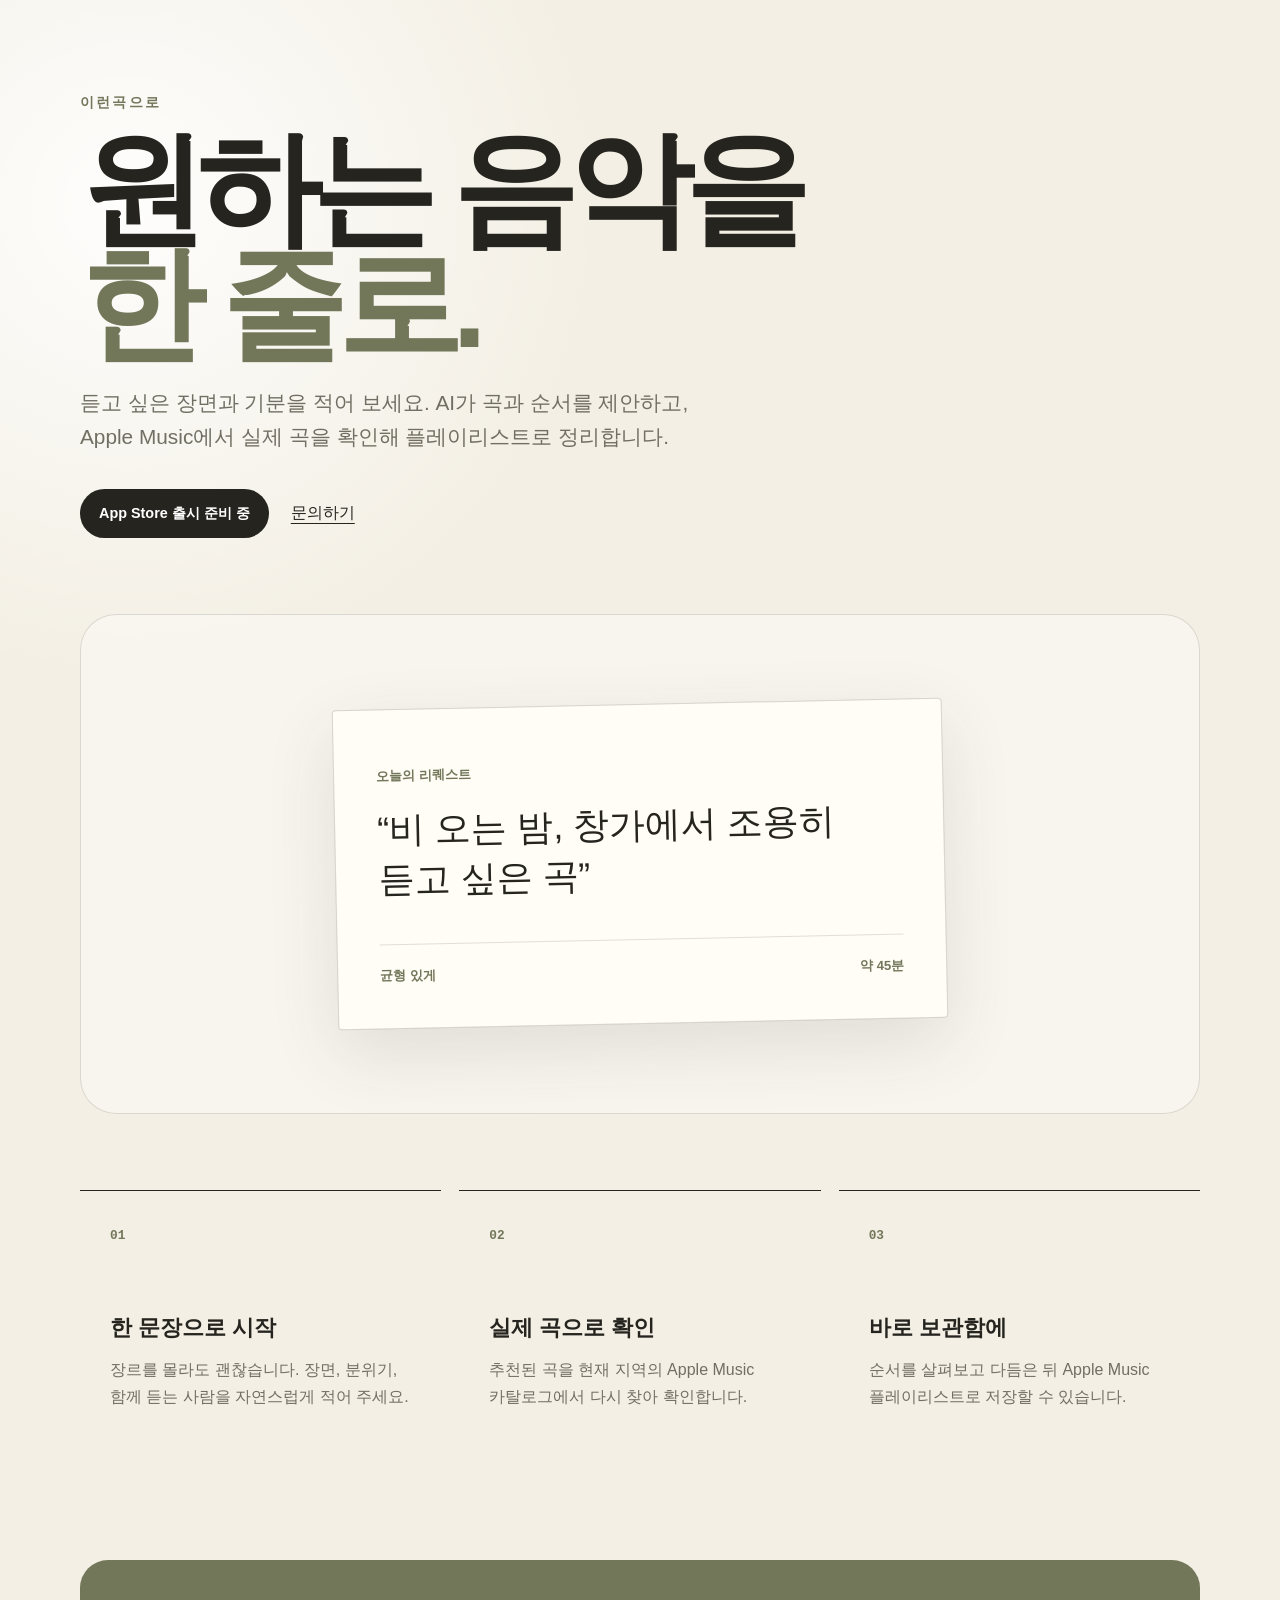
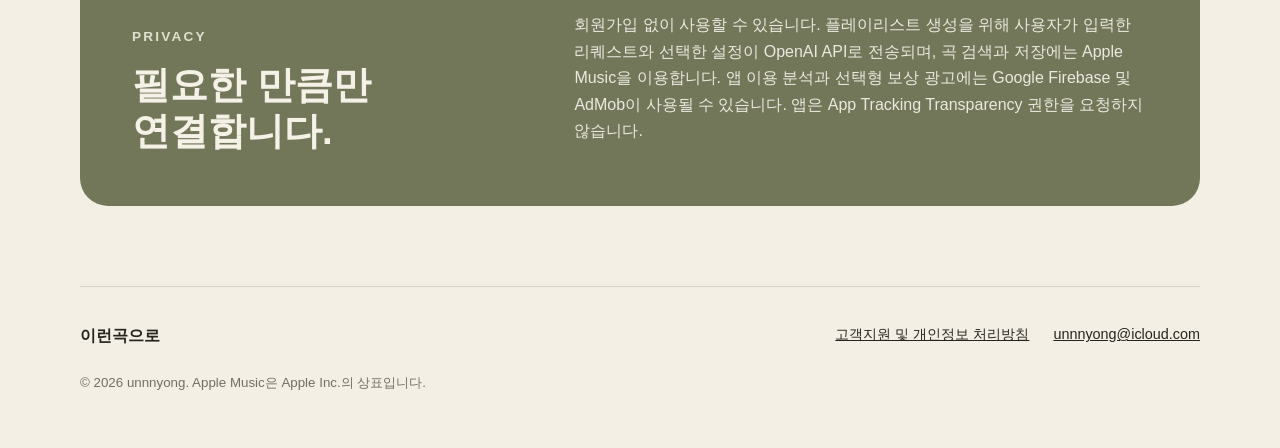
==== index.html @ a4907d6a "Create app website and app-ads.txt" ====
<!doctype html>
<html lang="ko">
<head>
  <meta charset="utf-8">
  <meta name="viewport" content="width=device-width, initial-scale=1">
  <meta name="description" content="원하는 음악을 한 줄로 적으면 Apple Music 플레이리스트로 만들어 주는 iPhone·iPad 앱, 이런곡으로">
  <meta name="theme-color" content="#f3efe4">
  <title>이런곡으로 — 한 줄로 만드는 플레이리스트</title>
  <link rel="stylesheet" href="styles.css">
</head>
<body>
  <main>
    <section class="hero" aria-labelledby="hero-title">
      <div class="eyebrow">이런곡으로</div>
      <h1 id="hero-title">원하는 음악을<br><span>한 줄로.</span></h1>
      <p class="lead">듣고 싶은 장면과 기분을 적어 보세요. AI가 곡과 순서를 제안하고, Apple Music에서 실제 곡을 확인해 플레이리스트로 정리합니다.</p>
      <div class="actions">
        <span class="store-button" aria-label="App Store 출시 준비 중">App Store 출시 준비 중</span>
        <a class="text-link" href="mailto:unnnyong@icloud.com">문의하기</a>
      </div>
    </section>

    <section class="note" aria-label="앱 사용 흐름">
      <div class="paper">
        <p class="label">오늘의 리퀘스트</p>
        <p class="request">“비 오는 밤, 창가에서 조용히 듣고 싶은 곡”</p>
        <div class="fold" aria-hidden="true"></div>
        <div class="meta">
          <span>균형 있게</span>
          <span>약 45분</span>
        </div>
      </div>
    </section>

    <section class="features" aria-label="주요 기능">
      <article>
        <span>01</span>
        <h2>한 문장으로 시작</h2>
        <p>장르를 몰라도 괜찮습니다. 장면, 분위기, 함께 듣는 사람을 자연스럽게 적어 주세요.</p>
      </article>
      <article>
        <span>02</span>
        <h2>실제 곡으로 확인</h2>
        <p>추천된 곡을 현재 지역의 Apple Music 카탈로그에서 다시 찾아 확인합니다.</p>
      </article>
      <article>
        <span>03</span>
        <h2>바로 보관함에</h2>
        <p>순서를 살펴보고 다듬은 뒤 Apple Music 플레이리스트로 저장할 수 있습니다.</p>
      </article>
    </section>

    <section class="privacy" aria-labelledby="privacy-title">
      <div>
        <p class="eyebrow">Privacy</p>
        <h2 id="privacy-title">필요한 만큼만 연결합니다.</h2>
      </div>
      <p>회원가입 없이 사용할 수 있습니다. 플레이리스트 생성을 위해 사용자가 입력한 리퀘스트와 선택한 설정이 OpenAI API로 전송되며, 곡 검색과 저장에는 Apple Music을 이용합니다. 앱 이용 분석과 선택형 보상 광고에는 Google Firebase 및 AdMob이 사용될 수 있습니다. 앱은 App Tracking Transparency 권한을 요청하지 않습니다.</p>
    </section>
  </main>

  <footer>
    <strong>이런곡으로</strong>
    <nav aria-label="하단 링크">
      <a href="privacy.html">고객지원 및 개인정보 처리방침</a>
      <a href="mailto:unnnyong@icloud.com">unnnyong@icloud.com</a>
    </nav>
    <small>© 2026 unnnyong. Apple Music은 Apple Inc.의 상표입니다.</small>
  </footer>
</body>
</html>
---- styles.css ----
:root {
  color-scheme: light;
  --ink: #25241f;
  --muted: #716e63;
  --paper: #fffdf6;
  --warm: #f3efe4;
  --olive: #73775a;
  --line: rgba(37, 36, 31, 0.14);
}

* { box-sizing: border-box; }

html { scroll-behavior: smooth; }

body {
  margin: 0;
  color: var(--ink);
  background:
    radial-gradient(circle at 10% 10%, rgba(255,255,255,.9), transparent 30rem),
    var(--warm);
  font-family: -apple-system, BlinkMacSystemFont, "Apple SD Gothic Neo", "Noto Sans KR", sans-serif;
  line-height: 1.65;
}

a { color: inherit; }

main, footer {
  width: min(1120px, calc(100% - 40px));
  margin-inline: auto;
}

main { padding: 92px 0 80px; }

.hero { max-width: 760px; }

.eyebrow {
  color: var(--olive);
  font-size: .85rem;
  font-weight: 750;
  letter-spacing: .16em;
  text-transform: uppercase;
}

h1 {
  margin: 18px 0 24px;
  font-size: clamp(3.6rem, 10vw, 7.8rem);
  font-weight: 760;
  letter-spacing: -.075em;
  line-height: .92;
}

h1 span { color: var(--olive); }

.lead {
  max-width: 650px;
  margin: 0;
  color: var(--muted);
  font-size: clamp(1.08rem, 2vw, 1.3rem);
  word-break: keep-all;
}

.actions {
  display: flex;
  align-items: center;
  gap: 22px;
  margin-top: 34px;
}

.store-button {
  display: inline-block;
  padding: 13px 19px;
  border-radius: 999px;
  color: #fff;
  background: var(--ink);
  font-size: .9rem;
  font-weight: 700;
}

.text-link { text-underline-offset: 5px; }

.note {
  display: grid;
  place-items: center;
  min-height: 500px;
  margin: 76px 0;
  border: 1px solid var(--line);
  border-radius: 36px;
  background: rgba(255,255,255,.36);
  overflow: hidden;
}

.paper {
  width: min(610px, calc(100% - 44px));
  padding: 42px;
  border: 1px solid rgba(37,36,31,.18);
  border-radius: 4px;
  background: var(--paper);
  box-shadow: 0 24px 70px rgba(59,55,39,.12);
  transform: rotate(-1.2deg);
}

.label, .meta { color: var(--olive); font-size: .82rem; font-weight: 700; }
.request { margin: 18px 0 38px; font-size: clamp(1.45rem, 4vw, 2.25rem); line-height: 1.4; word-break: keep-all; }
.fold { height: 1px; background: var(--line); }
.meta { display: flex; justify-content: space-between; margin-top: 20px; }

.features {
  display: grid;
  grid-template-columns: repeat(3, 1fr);
  gap: 18px;
}

.features article {
  min-height: 270px;
  padding: 30px;
  border-top: 1px solid var(--ink);
}

.features article > span { color: var(--olive); font: 700 .8rem ui-monospace, monospace; }
.features h2 { margin: 62px 0 12px; font-size: 1.35rem; }
.features p { margin: 0; color: var(--muted); word-break: keep-all; }

.privacy {
  display: grid;
  grid-template-columns: .8fr 1.2fr;
  gap: 60px;
  margin-top: 100px;
  padding: 52px;
  border-radius: 28px;
  color: #f5f1e7;
  background: var(--olive);
}

.privacy .eyebrow { color: #dfe1cc; }
.privacy h2 { margin: 12px 0 0; font-size: clamp(1.9rem, 3vw, 2.8rem); line-height: 1.2; word-break: keep-all; }
.privacy > p { margin: 0; color: #ebe9df; word-break: keep-all; }

footer {
  display: grid;
  grid-template-columns: 1fr auto;
  gap: 22px;
  padding: 36px 0 54px;
  border-top: 1px solid var(--line);
}

footer nav { display: flex; gap: 24px; font-size: .9rem; }
footer small { grid-column: 1 / -1; color: var(--muted); }

@media (max-width: 720px) {
  main { padding-top: 58px; }
  .note { min-height: 390px; margin: 56px 0; }
  .paper { padding: 28px; }
  .features { grid-template-columns: 1fr; }
  .features article { min-height: auto; padding: 26px 6px; }
  .features h2 { margin-top: 28px; }
  .privacy { grid-template-columns: 1fr; gap: 26px; padding: 34px 28px; }
  footer { grid-template-columns: 1fr; }
  footer nav { flex-direction: column; gap: 8px; }
}
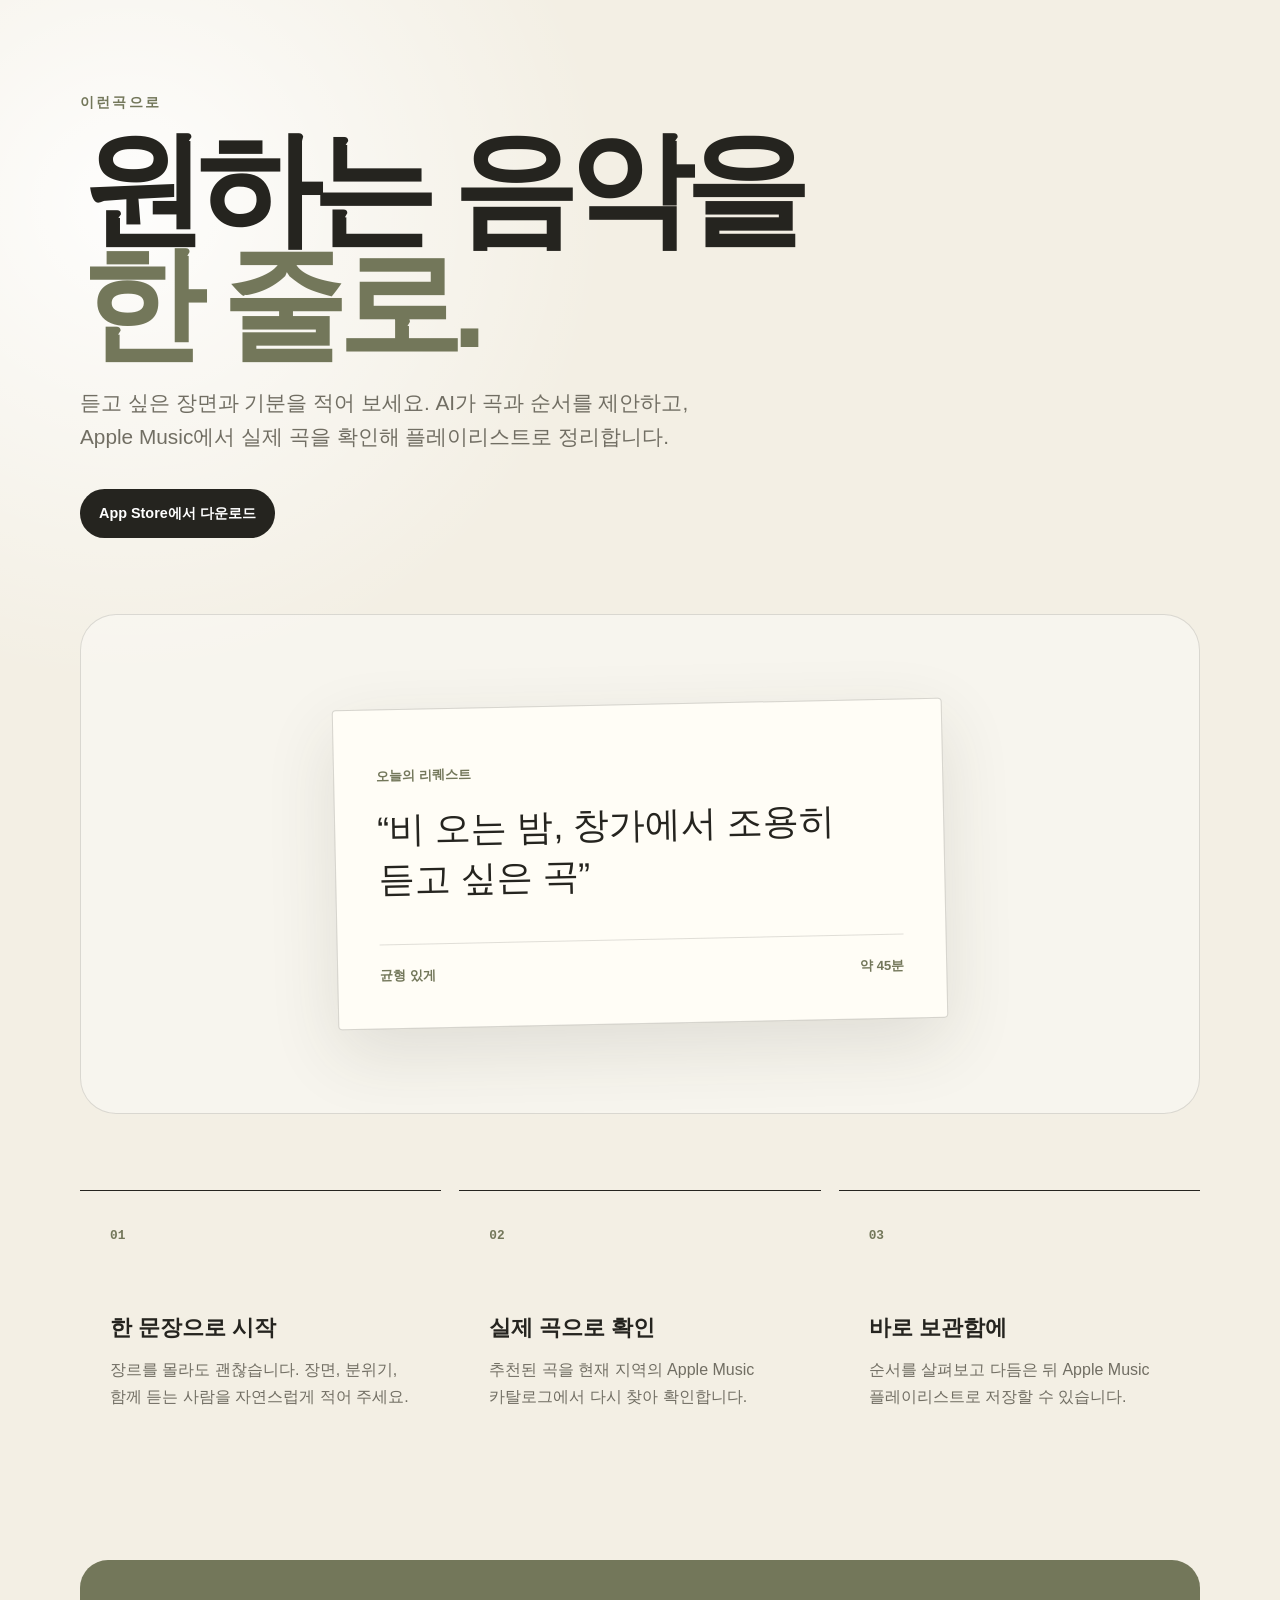
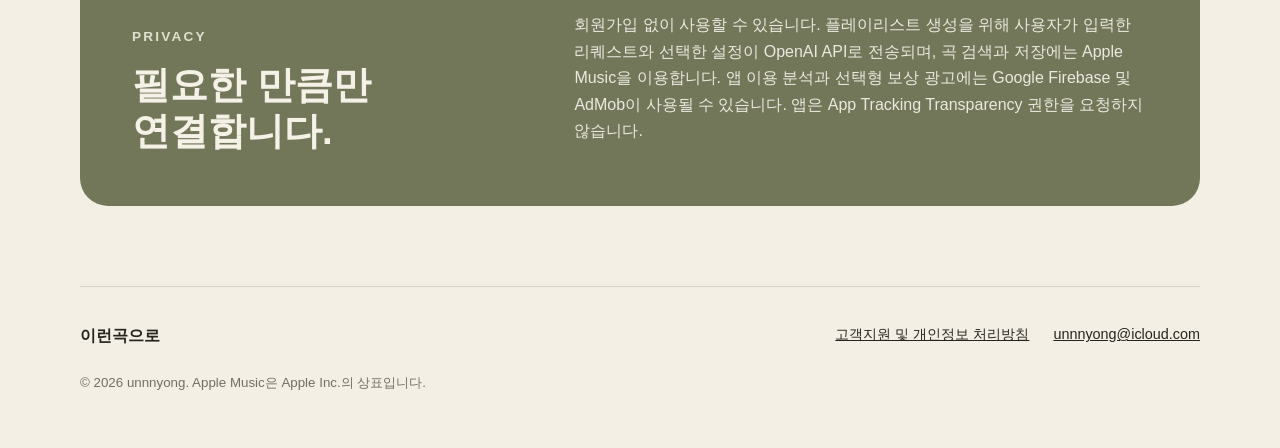
==== commit d76d870b: "Publish full privacy policy and terms" ====
--- a/index.html
+++ b/index.html
@@ -3,69 +3,10 @@
 <head>
   <meta charset="utf-8">
   <meta name="viewport" content="width=device-width, initial-scale=1">
-  <meta name="description" content="원하는 음악을 한 줄로 적으면 Apple Music 플레이리스트로 만들어 주는 iPhone·iPad 앱, 이런곡으로">
-  <meta name="theme-color" content="#f3efe4">
-  <title>이런곡으로 — 한 줄로 만드는 플레이리스트</title>
-  <link rel="stylesheet" href="styles.css">
+  <meta http-equiv="refresh" content="0; url=plist/">
+  <title>이런곡으로</title>
 </head>
 <body>
-  <main>
-    <section class="hero" aria-labelledby="hero-title">
-      <div class="eyebrow">이런곡으로</div>
-      <h1 id="hero-title">원하는 음악을<br><span>한 줄로.</span></h1>
-      <p class="lead">듣고 싶은 장면과 기분을 적어 보세요. AI가 곡과 순서를 제안하고, Apple Music에서 실제 곡을 확인해 플레이리스트로 정리합니다.</p>
-      <div class="actions">
-        <span class="store-button" aria-label="App Store 출시 준비 중">App Store 출시 준비 중</span>
-        <a class="text-link" href="mailto:unnnyong@icloud.com">문의하기</a>
-      </div>
-    </section>
-
-    <section class="note" aria-label="앱 사용 흐름">
-      <div class="paper">
-        <p class="label">오늘의 리퀘스트</p>
-        <p class="request">“비 오는 밤, 창가에서 조용히 듣고 싶은 곡”</p>
-        <div class="fold" aria-hidden="true"></div>
-        <div class="meta">
-          <span>균형 있게</span>
-          <span>약 45분</span>
-        </div>
-      </div>
-    </section>
-
-    <section class="features" aria-label="주요 기능">
-      <article>
-        <span>01</span>
-        <h2>한 문장으로 시작</h2>
-        <p>장르를 몰라도 괜찮습니다. 장면, 분위기, 함께 듣는 사람을 자연스럽게 적어 주세요.</p>
-      </article>
-      <article>
-        <span>02</span>
-        <h2>실제 곡으로 확인</h2>
-        <p>추천된 곡을 현재 지역의 Apple Music 카탈로그에서 다시 찾아 확인합니다.</p>
-      </article>
-      <article>
-        <span>03</span>
-        <h2>바로 보관함에</h2>
-        <p>순서를 살펴보고 다듬은 뒤 Apple Music 플레이리스트로 저장할 수 있습니다.</p>
-      </article>
-    </section>
-
-    <section class="privacy" aria-labelledby="privacy-title">
-      <div>
-        <p class="eyebrow">Privacy</p>
-        <h2 id="privacy-title">필요한 만큼만 연결합니다.</h2>
-      </div>
-      <p>회원가입 없이 사용할 수 있습니다. 플레이리스트 생성을 위해 사용자가 입력한 리퀘스트와 선택한 설정이 OpenAI API로 전송되며, 곡 검색과 저장에는 Apple Music을 이용합니다. 앱 이용 분석과 선택형 보상 광고에는 Google Firebase 및 AdMob이 사용될 수 있습니다. 앱은 App Tracking Transparency 권한을 요청하지 않습니다.</p>
-    </section>
-  </main>
-
-  <footer>
-    <strong>이런곡으로</strong>
-    <nav aria-label="하단 링크">
-      <a href="privacy.html">고객지원 및 개인정보 처리방침</a>
-      <a href="mailto:unnnyong@icloud.com">unnnyong@icloud.com</a>
-    </nav>
-    <small>© 2026 unnnyong. Apple Music은 Apple Inc.의 상표입니다.</small>
-  </footer>
+  <p><a href="plist/">이런곡으로 소개 페이지로 이동</a></p>
 </body>
 </html>
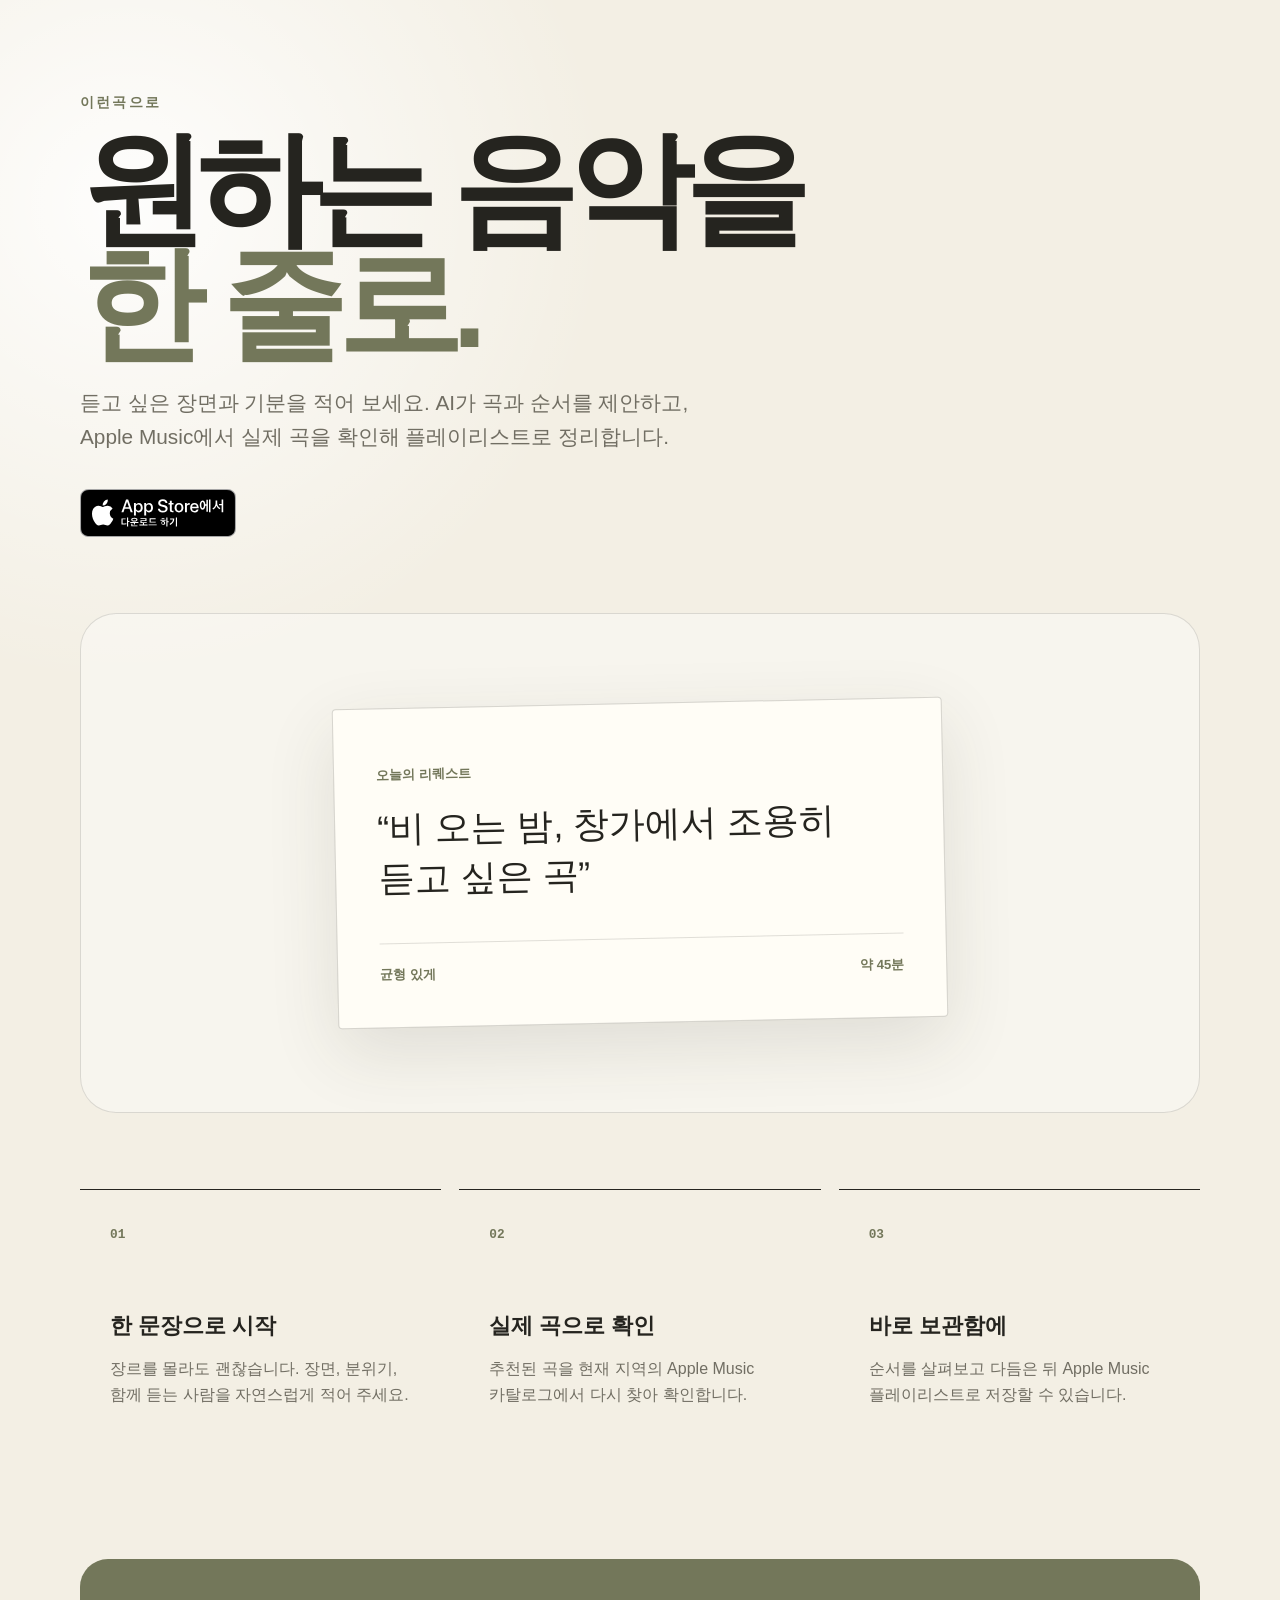
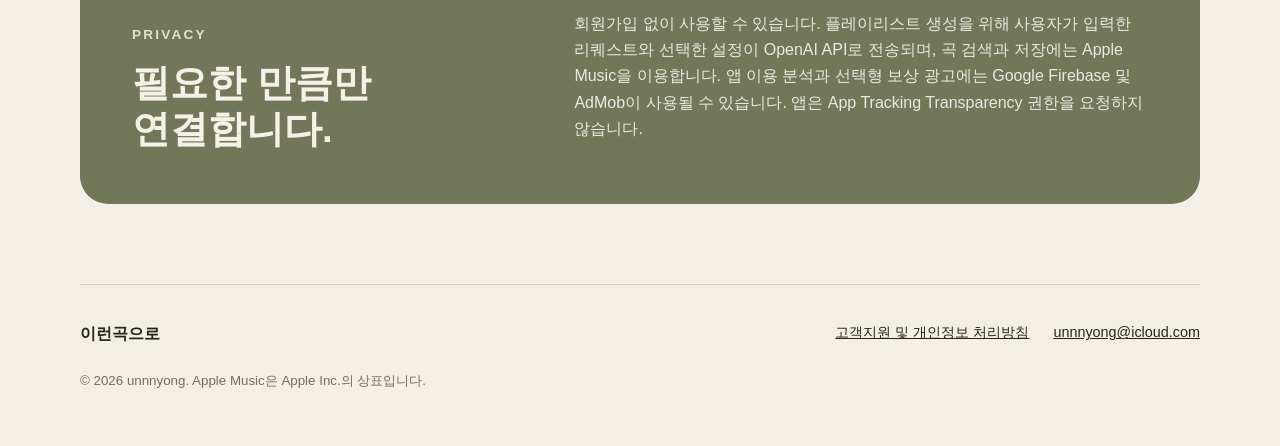
==== commit f3a7016c: "Use official Korean App Store badge" ====
--- a/index.html
+++ b/index.html
@@ -3,10 +3,68 @@
 <head>
   <meta charset="utf-8">
   <meta name="viewport" content="width=device-width, initial-scale=1">
-  <meta http-equiv="refresh" content="0; url=plist/">
-  <title>이런곡으로</title>
+  <meta name="description" content="원하는 음악을 한 줄로 적으면 Apple Music 플레이리스트로 만들어 주는 iPhone·iPad 앱, 이런곡으로">
+  <meta name="theme-color" content="#f3efe4">
+  <title>이런곡으로 — 한 줄로 만드는 플레이리스트</title>
+  <link rel="stylesheet" href="plist/styles.css">
 </head>
 <body>
-  <p><a href="plist/">이런곡으로 소개 페이지로 이동</a></p>
+  <main>
+    <section class="hero" aria-labelledby="hero-title">
+      <div class="eyebrow">이런곡으로</div>
+      <h1 id="hero-title">원하는 음악을<br><span>한 줄로.</span></h1>
+      <p class="lead">듣고 싶은 장면과 기분을 적어 보세요. AI가 곡과 순서를 제안하고, Apple Music에서 실제 곡을 확인해 플레이리스트로 정리합니다.</p>
+      <div class="actions">
+        <img class="app-store-badge" src="plist/assets/app-store-badge-ko.svg" alt="App Store에서 다운로드">
+      </div>
+    </section>
+
+    <section class="note" aria-label="앱 사용 흐름">
+      <div class="paper">
+        <p class="label">오늘의 리퀘스트</p>
+        <p class="request">“비 오는 밤, 창가에서 조용히 듣고 싶은 곡”</p>
+        <div class="fold" aria-hidden="true"></div>
+        <div class="meta">
+          <span>균형 있게</span>
+          <span>약 45분</span>
+        </div>
+      </div>
+    </section>
+
+    <section class="features" aria-label="주요 기능">
+      <article>
+        <span>01</span>
+        <h2>한 문장으로 시작</h2>
+        <p>장르를 몰라도 괜찮습니다. 장면, 분위기, 함께 듣는 사람을 자연스럽게 적어 주세요.</p>
+      </article>
+      <article>
+        <span>02</span>
+        <h2>실제 곡으로 확인</h2>
+        <p>추천된 곡을 현재 지역의 Apple Music 카탈로그에서 다시 찾아 확인합니다.</p>
+      </article>
+      <article>
+        <span>03</span>
+        <h2>바로 보관함에</h2>
+        <p>순서를 살펴보고 다듬은 뒤 Apple Music 플레이리스트로 저장할 수 있습니다.</p>
+      </article>
+    </section>
+
+    <section class="privacy" aria-labelledby="privacy-title">
+      <div>
+        <p class="eyebrow">Privacy</p>
+        <h2 id="privacy-title">필요한 만큼만 연결합니다.</h2>
+      </div>
+      <p>회원가입 없이 사용할 수 있습니다. 플레이리스트 생성을 위해 사용자가 입력한 리퀘스트와 선택한 설정이 OpenAI API로 전송되며, 곡 검색과 저장에는 Apple Music을 이용합니다. 앱 이용 분석과 선택형 보상 광고에는 Google Firebase 및 AdMob이 사용될 수 있습니다. 앱은 App Tracking Transparency 권한을 요청하지 않습니다.</p>
+    </section>
+  </main>
+
+  <footer>
+    <strong>이런곡으로</strong>
+    <nav aria-label="하단 링크">
+      <a href="plist/privacy.html">고객지원 및 개인정보 처리방침</a>
+      <a href="mailto:unnnyong@icloud.com">unnnyong@icloud.com</a>
+    </nav>
+    <small>© 2026 unnnyong. Apple Music은 Apple Inc.의 상표입니다.</small>
+  </footer>
 </body>
 </html>
--- a/plist/styles.css
+++ b/plist/styles.css
@@ -0,0 +1,246 @@
+:root {
+  color-scheme: light;
+  --ink: #25241f;
+  --muted: #716e63;
+  --paper: #fffdf6;
+  --warm: #f3efe4;
+  --olive: #73775a;
+  --line: rgba(37, 36, 31, 0.14);
+}
+
+* { box-sizing: border-box; }
+
+html { scroll-behavior: smooth; }
+
+body {
+  margin: 0;
+  color: var(--ink);
+  background:
+    radial-gradient(circle at 10% 10%, rgba(255,255,255,.9), transparent 30rem),
+    var(--warm);
+  font-family: -apple-system, BlinkMacSystemFont, "Apple SD Gothic Neo", "Noto Sans KR", sans-serif;
+  line-height: 1.65;
+}
+
+a { color: inherit; }
+
+main, footer {
+  width: min(1120px, calc(100% - 40px));
+  margin-inline: auto;
+}
+
+main { padding: 92px 0 80px; }
+
+.hero { max-width: 760px; }
+
+.eyebrow {
+  color: var(--olive);
+  font-size: .85rem;
+  font-weight: 750;
+  letter-spacing: .16em;
+  text-transform: uppercase;
+}
+
+h1 {
+  margin: 18px 0 24px;
+  font-size: clamp(3.6rem, 10vw, 7.8rem);
+  font-weight: 760;
+  letter-spacing: -.075em;
+  line-height: .92;
+}
+
+h1 span { color: var(--olive); }
+
+.lead {
+  max-width: 650px;
+  margin: 0;
+  color: var(--muted);
+  font-size: clamp(1.08rem, 2vw, 1.3rem);
+  word-break: keep-all;
+}
+
+.actions {
+  display: flex;
+  align-items: center;
+  gap: 22px;
+  margin-top: 34px;
+}
+
+.app-store-badge {
+  display: block;
+  width: auto;
+  height: 48px;
+}
+
+.text-link { text-underline-offset: 5px; }
+
+.note {
+  display: grid;
+  place-items: center;
+  min-height: 500px;
+  margin: 76px 0;
+  border: 1px solid var(--line);
+  border-radius: 36px;
+  background: rgba(255,255,255,.36);
+  overflow: hidden;
+}
+
+.paper {
+  width: min(610px, calc(100% - 44px));
+  padding: 42px;
+  border: 1px solid rgba(37,36,31,.18);
+  border-radius: 4px;
+  background: var(--paper);
+  box-shadow: 0 24px 70px rgba(59,55,39,.12);
+  transform: rotate(-1.2deg);
+}
+
+.label, .meta { color: var(--olive); font-size: .82rem; font-weight: 700; }
+.request { margin: 18px 0 38px; font-size: clamp(1.45rem, 4vw, 2.25rem); line-height: 1.4; word-break: keep-all; }
+.fold { height: 1px; background: var(--line); }
+.meta { display: flex; justify-content: space-between; margin-top: 20px; }
+
+.features {
+  display: grid;
+  grid-template-columns: repeat(3, 1fr);
+  gap: 18px;
+}
+
+.features article {
+  min-height: 270px;
+  padding: 30px;
+  border-top: 1px solid var(--ink);
+}
+
+.features article > span { color: var(--olive); font: 700 .8rem ui-monospace, monospace; }
+.features h2 { margin: 62px 0 12px; font-size: 1.35rem; }
+.features p { margin: 0; color: var(--muted); word-break: keep-all; }
+
+.privacy {
+  display: grid;
+  grid-template-columns: .8fr 1.2fr;
+  gap: 60px;
+  margin-top: 100px;
+  padding: 52px;
+  border-radius: 28px;
+  color: #f5f1e7;
+  background: var(--olive);
+}
+
+.privacy .eyebrow { color: #dfe1cc; }
+.privacy h2 { margin: 12px 0 0; font-size: clamp(1.9rem, 3vw, 2.8rem); line-height: 1.2; word-break: keep-all; }
+.privacy > p { margin: 0; color: #ebe9df; word-break: keep-all; }
+
+footer {
+  display: grid;
+  grid-template-columns: 1fr auto;
+  gap: 22px;
+  padding: 36px 0 54px;
+  border-top: 1px solid var(--line);
+}
+
+footer nav { display: flex; gap: 24px; font-size: .9rem; }
+footer small { grid-column: 1 / -1; color: var(--muted); }
+
+.document {
+  max-width: 1120px;
+}
+
+.document-header {
+  display: flex;
+  align-items: center;
+  justify-content: space-between;
+  gap: 24px;
+  margin-bottom: 72px;
+}
+
+.brand {
+  font-size: 1.05rem;
+  font-weight: 760;
+  text-decoration: none;
+}
+
+.back {
+  color: var(--olive);
+  font-size: .92rem;
+  text-underline-offset: 5px;
+}
+
+.policy-intro {
+  display: grid;
+  grid-template-columns: .8fr 1.2fr;
+  gap: 60px;
+  margin-bottom: 28px;
+  padding: 40px 48px;
+  border-radius: 28px;
+  color: #f5f1e7;
+  background: var(--olive);
+}
+
+.policy-intro .eyebrow { margin: 0; color: #dfe1cc; }
+.policy-intro > p:last-child { max-width: 520px; margin: 0; color: #ebe9df; font-size: 1.08rem; }
+
+.policy {
+  padding: clamp(30px, 6vw, 72px);
+  border: 1px solid var(--line);
+  border-radius: 28px;
+  background: rgba(255, 253, 246, .82);
+  box-shadow: 0 24px 70px rgba(59, 55, 39, .08);
+}
+
+.policy h1 {
+  margin: 0 0 24px;
+  font-size: clamp(2.5rem, 7vw, 4.8rem);
+  letter-spacing: -.055em;
+  line-height: 1.08;
+  word-break: keep-all;
+}
+
+.policy h2 {
+  margin: 70px 0 22px;
+  padding-top: 28px;
+  border-top: 1px solid var(--line);
+  font-size: clamp(1.8rem, 4vw, 2.5rem);
+  line-height: 1.25;
+}
+
+.policy h3 { margin: 42px 0 14px; font-size: 1.35rem; }
+.policy p, .policy li { color: var(--muted); word-break: keep-all; }
+.policy a { color: var(--olive); text-underline-offset: 4px; }
+.policy hr { margin: 46px 0; border: 0; border-top: 1px solid var(--line); }
+.policy code { padding: 2px 6px; border-radius: 5px; background: rgba(255,255,255,.65); }
+
+.policy table {
+  display: block;
+  width: 100%;
+  margin: 24px 0 34px;
+  border-collapse: collapse;
+  overflow-x: auto;
+  font-size: .9rem;
+}
+
+.policy th, .policy td {
+  min-width: 150px;
+  padding: 14px;
+  border: 1px solid var(--line);
+  text-align: left;
+  vertical-align: top;
+}
+
+.policy th { color: var(--ink); background: rgba(255,255,255,.55); }
+
+@media (max-width: 720px) {
+  main { padding-top: 58px; }
+  .note { min-height: 390px; margin: 56px 0; }
+  .paper { padding: 28px; }
+  .features { grid-template-columns: 1fr; }
+  .features article { min-height: auto; padding: 26px 6px; }
+  .features h2 { margin-top: 28px; }
+  .privacy { grid-template-columns: 1fr; gap: 26px; padding: 34px 28px; }
+  .document-header { align-items: flex-start; margin-bottom: 42px; }
+  .policy-intro { grid-template-columns: 1fr; gap: 12px; padding: 30px 26px; }
+  .policy { border-radius: 22px; }
+  .policy h2 { margin-top: 54px; }
+  footer { grid-template-columns: 1fr; }
+  footer nav { flex-direction: column; gap: 8px; }
+}
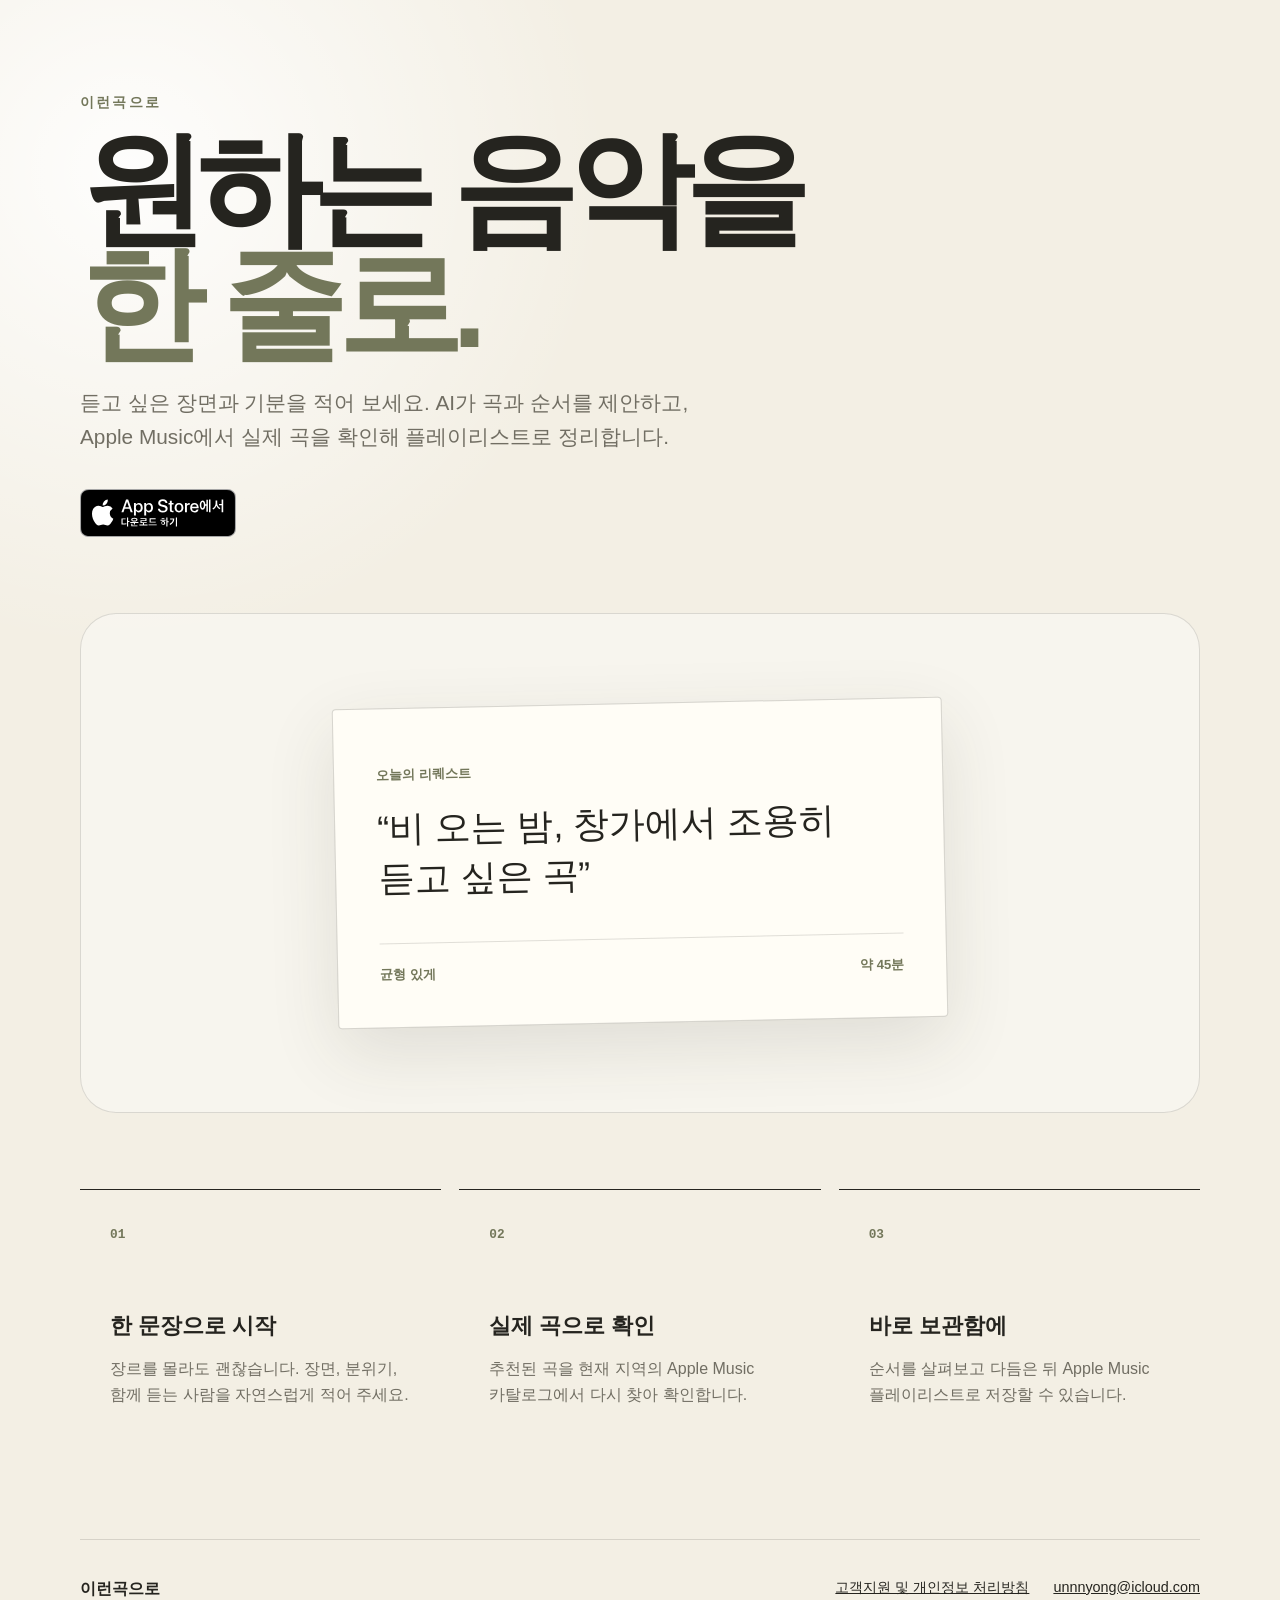
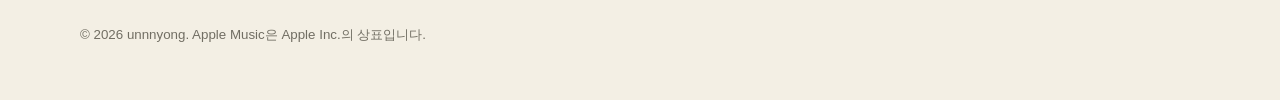
==== commit 7b56cabb: "Remove privacy promo from root page" ====
--- a/index.html
+++ b/index.html
@@ -15,7 +15,9 @@
       <h1 id="hero-title">원하는 음악을<br><span>한 줄로.</span></h1>
       <p class="lead">듣고 싶은 장면과 기분을 적어 보세요. AI가 곡과 순서를 제안하고, Apple Music에서 실제 곡을 확인해 플레이리스트로 정리합니다.</p>
       <div class="actions">
-        <img class="app-store-badge" src="plist/assets/app-store-badge-ko.svg" alt="App Store에서 다운로드">
+        <a class="app-store-link" href="https://apps.apple.com/app/id6815923537" aria-label="App Store에서 이런곡으로 다운로드">
+          <img class="app-store-badge" src="plist/assets/app-store-badge-ko.svg" alt="App Store에서 다운로드">
+        </a>
       </div>
     </section>
 
@@ -49,13 +51,6 @@
       </article>
     </section>
 
-    <section class="privacy" aria-labelledby="privacy-title">
-      <div>
-        <p class="eyebrow">Privacy</p>
-        <h2 id="privacy-title">필요한 만큼만 연결합니다.</h2>
-      </div>
-      <p>회원가입 없이 사용할 수 있습니다. 플레이리스트 생성을 위해 사용자가 입력한 리퀘스트와 선택한 설정이 OpenAI API로 전송되며, 곡 검색과 저장에는 Apple Music을 이용합니다. 앱 이용 분석과 선택형 보상 광고에는 Google Firebase 및 AdMob이 사용될 수 있습니다. 앱은 App Tracking Transparency 권한을 요청하지 않습니다.</p>
-    </section>
   </main>
 
   <footer>
--- a/plist/styles.css
+++ b/plist/styles.css
@@ -70,6 +70,16 @@
   display: block;
   width: auto;
   height: 48px;
+}
+
+.app-store-link {
+  display: inline-block;
+  border-radius: 6px;
+}
+
+.app-store-link:focus-visible {
+  outline: 3px solid var(--olive);
+  outline-offset: 5px;
 }
 
 .text-link { text-underline-offset: 5px; }
